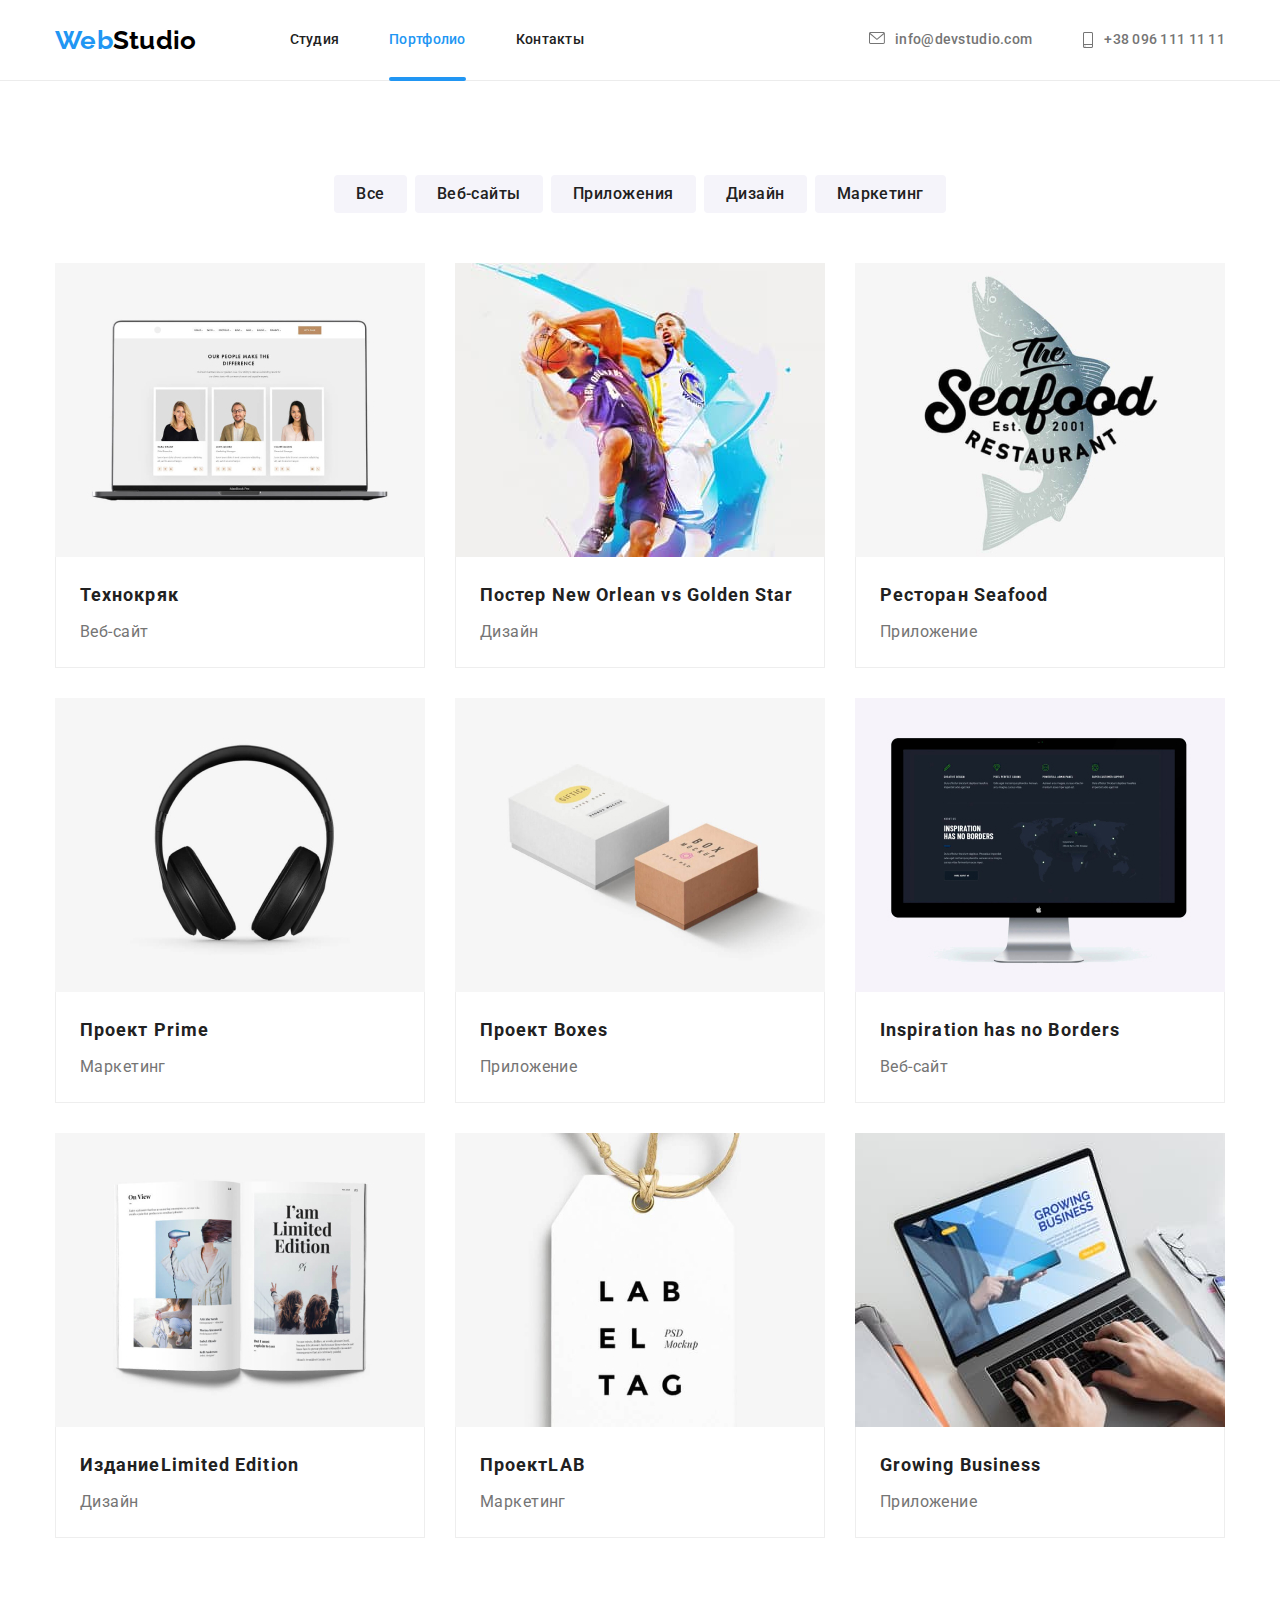
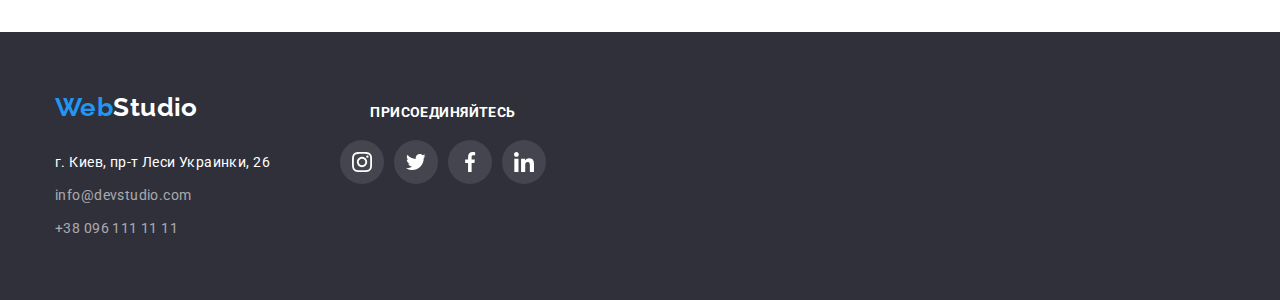
==== portfolio.html @ f0552011 "Перші зміни до ДЗ №5" ====
<!DOCTYPE html>
<html lang="ru">
  <head>
    <meta charset="UTF-8" />
    <meta http-equiv="X-UA-Compatible" content="IE=edge" />
    <meta name="viewport" content="width=device-width, initial-scale=1.0" />
    <title>Портфолио</title>
    <link
      href="https://fonts.googleapis.com/css2?family=Raleway:wght@700&family=Roboto:wght@400;500;700;900&display=swap"
      rel="stylesheet"
    />
    <link
      rel="stylesheet"
      href="https://cdnjs.cloudflare.com/ajax/libs/modern-normalize/1.0.0/modern-normalize.min.css"
    />
    <link rel="stylesheet" href="./css/style_icon.css" />
    <link rel="stylesheet" href="./css/styles.css" />
  </head>

  <body>
    <header>
      <div class="container">
        <nav class="header">
          <a href="/" lang="en" class="logo">
            <span class="logo-web">Web</span>Studio</a
          >
          <ul class="nav list">
            <li class="item">
              <a href="./index.html" class="list">Студия</a>
            </li>
            <li class="item">
              <a href="./portfolio.html" class="list current">Портфолио</a>
            </li>
            <li class="item">
              <a href="#" class="list">Контакты</a>
            </li>
          </ul>
        </nav>
        <ul class="auth">
          <li class="auth-nav">
            <a href="mailto:info@devstudio.com" class="link">
              <svg class="icon-email" width="16" height="12">
                <use xlink:href="./images/icons.svg#email" class="email"></use>
              </svg>
              info@devstudio.com
            </a>
          </li>
          <li class="auth-nav">
            <a href="tel:+380961111111" class="link">
              <svg class="icon-phone" width="12" height="16">
                <use xlink:href="./images/icons.svg#phone"></use>
              </svg>
              +38 096 111 11 11
            </a>
          </li>
        </ul>
      </div>
    </header>
    <main class="section">
      <section class="project container">
        <h1 class="visually-hidden">Роботи</h1>

        <ul class="portfolio-button">
          <li class="list">
            <button type="button">Все</button>
          </li>
          <li class="list">
            <button type="button">Веб-сайты</button>
          </li>
          <li class="list">
            <button type="button">Приложения</button>
          </li>
          <li class="list">
            <button type="button">Дизайн</button>
          </li>
          <li class="list">
            <button type="button">Маркетинг</button>
          </li>
        </ul>

        <ul class="portfolio list">
          <li class="portfolio-item">
            <a href="#" class="item-link">
              <img src="./images/portfolio_project_1.jpg" alt="Технокряк" />
              <div class="item-text">
                <h2>Технокряк</h2>
                <p>Веб-сайт</p>
              </div>
            </a>
          </li>

          <li class="portfolio-item">
            <a href="#" class="item-link">
              <img src="./images/portfolio_project_2.jpg" alt="Постер" />
              <div class="item-text">
                <h2>Постер<span lang="en"> New Orlean vs Golden Star</span></h2>
                <p>Дизайн</p>
              </div>
            </a>
          </li>

          <li class="portfolio-item">
            <a href="#" class="item-link">
              <img
                src="./images/portfolio_project_3.jpg"
                alt="Ресторан Seafood"
              />
              <div class="item-text">
                <h2>Ресторан <span lang="en">Seafood</span></h2>
                <p>Приложение</p>
              </div>
            </a>
          </li>

          <li class="portfolio-item">
            <a href="#" class="item-link">
              <img src="./images/portfolio_project_4.jpg" alt="Проект Prime" />
              <div class="item-text">
                <h2>Проект <span lang="en">Prime</span></h2>
                <p>Маркетинг</p>
              </div>
            </a>
          </li>

          <li class="portfolio-item">
            <a href="#" class="item-link">
              <img src="./images/portfolio_project_5.jpg" alt="Проект Boxes" />
              <div class="item-text">
                <h2>Проект <span lang="en">Boxes</span></h2>
                <p>Приложение</p>
              </div>
            </a>
          </li>

          <li class="portfolio-item">
            <a href="#" class="item-link">
              <img
                src="./images/portfolio_project_6.jpg"
                alt="Inspiration has no Borders"
              />
              <div class="item-text">
                <h2 lang="en">Inspiration has no Borders</h2>
                <p>Веб-сайт</p>
              </div>
            </a>
          </li>

          <li class="portfolio-item">
            <a href="#" class="item-link">
              <img
                src="./images/portfolio_project_7.jpg"
                alt="Издание Limited Edition"
              />
              <div class="item-text">
                <h2>Издание<span lang="en">Limited Edition</span></h2>
                <p>Дизайн</p>
              </div>
            </a>
          </li>

          <li class="portfolio-item">
            <a href="#" class="item-link">
              <img src="./images/portfolio_project_8.jpg" alt="Проект LAB" />
              <div class="item-text">
                <h2>Проект<span lang="en">LAB</span></h2>
                <p>Маркетинг</p>
              </div>
            </a>
          </li>

          <li class="portfolio-item">
            <a href="#" class="item-link">
              <img
                src="./images/portfolio_project_9.jpg"
                alt="Growing Business"
              />
              <div class="item-text">
                <h2 lang="en">Growing Business</h2>
                <p>Приложение</p>
              </div>
            </a>
          </li>
        </ul>
      </section>
    </main>
    <footer class="footer">
      <div class="container">
        <div class="footer-contacts">
          <a href="/" lang="en" class="logo">
            <span class="logo-web">Web</span>Studio</a
          >
          <ul class="list">
            <li>
              <address class="address">г. Киев, пр-т Леси Украинки, 26</address>
            </li>
            <li>
              <a href="mailto:info@devstudio.com">info@devstudio.com</a>
            </li>
            <li>
              <a href="tel:+380961111111">+38 096 111 11 11</a>
            </li>
          </ul>
        </div>
        <div class="icons-footer">
          <h2 class="section-title">присоединяйтесь</h2>
          <ul class="list-footer">
            <li class="footer-social-icons">
              <a href="#" class="social-icon-link">
                <svg class="link-icon" width="20" height="20">
                  <use xlink:href="./images/icons.svg#instagram"></use>
                </svg>
              </a>
            </li>
            <li class="footer-social-icons">
              <a href="#" class="social-icon-link">
                <svg class="link-icon" width="20" height="20">
                  <use xlink:href="./images/icons.svg#twitter"></use>
                </svg>
              </a>
            </li>
            <li class="footer-social-icons">
              <a href="#" class="social-icon-link">
                <svg class="link-icon" width="20" height="20">
                  <use xlink:href="./images/icons.svg#facebook"></use>
                </svg>
              </a>
            </li>
            <li class="footer-social-icons">
              <a href="#" class="social-icon-link">
                <svg class="link-icon" width="20" height="20">
                  <use xlink:href="./images/icons.svg#linkedin"></use>
                </svg>
              </a>
            </li>
          </ul>
        </div>
      </div>
    </footer>
  </body>
</html>
---- css/styles.css ----
:root {
  --primary-text-color: #212121;
  --title-text-color: #757575;
  --accent-color: #2196f3;
  --noactive-button: #f5f4fa;
  --accent-white-color: #ffffff;
}
body {
  margin: 0;
  font-family: Roboto, sans-serif;
  font-size: 14px;
  letter-spacing: 0.03em;
}
/*ховаємо непотрібні елементи*/
.visually-hidden {
  position: absolute;
  width: 1px;
  height: 1px;
  margin: -1px;
  border: 0;
  padding: 0;
  white-space: nowrap;
  clip-path: inset(100%);
  clip: rect(0 0 0 0);
  overflow: hidden;
} /*сховали*/

.container {
  display: flex;
  width: 1200px;
  padding-left: 15px;
  padding-right: 15px;
  margin-left: auto;
  margin-right: auto;
}

.section {
  padding-top: 94px;
  padding-bottom: 94px;
}
.list {
  padding: 0; /*то само додала для .auth*/
  margin: 0; /*то само додала для .auth*/
  list-style: none; /*для всех, у кого есть class="list"*/
}
.list img {
  display: block;
}

/*header*/
header {
  font-weight: 500;
  font-size: 14px;
  line-height: 1.14;
  letter-spacing: 0.02em;

  display: flex;
  justify-content: space-around;
  align-items: center;

  border-bottom: 1px solid #ececec;
}
.logo {
  color: #000000;
  font-family: Raleway, sans-serif;
  font-weight: 700;
  font-size: 26px;
  line-height: 1.19;

  /*margin-left: auto;*/
}
.logo-web {
  color: var(--accent-color);
}
.header {
  display: flex;
  align-items: center;
}
.nav {
  display: flex;
  margin-left: 93px;
}
.nav .item {
  margin-right: 50px;
}
.nav .item:last-child {
  margin-right: 0;
}

.header a {
  text-decoration: none;
}
.nav .list {
  /* не працює */
  display: block;
  padding-top: 32px;
  padding-bottom: 32px;
}
.nav.list a {
  color: var(--primary-text-color);
}
.nav a:hover,
.nav a:focus {
  color: var(--accent-color);
}
.nav .list.current {
  color: var(--accent-color);
  background-color: var(--accent-white-color);
}
.nav .item {
  position: relative;
}
.list.current::after {
  position: absolute;
  content: "";
  width: 100%;
  height: 4px;
  border-radius: 2px;
  background: var(--accent-color);
  bottom: -1px;
  left: 0;
}
.auth {
  padding: 0;
  margin-left: auto;
  margin-top: 0;
  margin-bottom: 0;
  display: flex;
  align-items: center;
}

.auth-nav {
  padding: 0;
  margin: 0;
  list-style: none;
}
.icon-email,
.icon-phone {
  fill: var(--title-text-color);
  margin-right: 10px;
}
.auth-nav .link {
  display: flex;
  text-decoration: none;
  color: var(--title-text-color);
}
.auth-nav .link:hover {
  fill: var(--accent-color);
}
.auth .auth-nav + .auth-nav {
  margin-left: 50px;
}
.auth .link:hover,
.auth .link:focus {
  color: var(--accent-color);
}

/*main for first page*/

/*hero*/
.hero {
  background-image: linear-gradient(
      rgba(47, 48, 58, 0.4),
      rgba(47, 48, 58, 0.4)
    ),
    url("../images/hero.jpg");
  text-align: center;
  color: var(--accent-white-color);
  background-color: #2f303a;
  padding-top: 200px;
  padding-bottom: 200px;
}
.hero .container {
  display: block;
}
.hero h1 {
  margin-top: 0;
  margin-bottom: 30px;
  font-weight: 900;
  font-size: 44px;
  line-height: 1.36;
  letter-spacing: 0.06em;
  text-transform: uppercase;
}
.hero .button {
  background-color: var(--accent-color);
  color: var(--accent-white-color);
  border: 1px solid var(--accent-color);
  border-radius: 4px;
  font-weight: 700;
  font-size: 16px;
  line-height: 1.87;
  letter-spacing: 0.06em;
  padding: 10px 32px;
}
.hero .button:hover, /*є тінь під кнопкою*/
.hero .button:focus {
  background-color: #188ce8;
  cursor: pointer;
}
/*main*/

.section-title {
  flex-direction: column;
  margin-top: 0;
  margin-bottom: 50px;
  font-weight: 700;
  font-size: 36px;
  line-height: 1.17;
  text-align: center;
  letter-spacing: 0.03em;
  color: var(--primary-text-color);
}

/*флекс-контейнер для всіх трьох розділів*/
.container .list {
  display: flex;
  flex-wrap: wrap;
}
/*icons*/
.features-item::before {
  display: block;
  content: "";
  height: 120px;
  background-color: var(--noactive-button);
  border-radius: 4px;

  background-size: scale-down;
  background-repeat: no-repeat;
  background-position: center;
  margin-bottom: 30px;
}
.features-item::before:last-child {
  margin-right: 0;
}
.icon-antena::before {
  background-image: url("../images/antenna\ 1.svg");
}
.icon-clock::before {
  background-image: url("../images/clock\ 1.svg");
}
.icon-diagram::before {
  background-image: url("../images/diagram\ 1.svg");
}
.icon-astronaut::before {
  background-image: url("../images/astronaut\ 1.svg");
}

.features-item {
  width: calc((100% - 90px) / 4);
  margin-right: 30px;
}
.features-item:nth-child(4n) {
  margin-right: 0;
}
.features-item:nth-last-child(-n + 4) {
  margin-bottom: 0;
}
.features-title {
  margin-top: 0;
  margin-bottom: 10px;
  color: var(--primary-text-color);
  font-size: 14px;
  font-weight: 700;
  line-height: 1.14;
  text-transform: uppercase;
}
.features-text {
  margin-top: 0;
  margin-bottom: 0;
  line-height: 1.71;
  font-size: 14px;
  color: var(--title-text-color);
}

/*we-do*/
.we-do.section {
  padding-top: 0;
}
.we-do .container {
  display: inherit;
}
.we-do-item {
  width: 370px;
  margin-right: 30px;
}
.we-do-item:nth-child(3n) {
  margin-right: 0;
}
.we-do-item:nth-last-child(-n + 4) {
  margin-bottom: 0;
}
.we-do img {
  width: 370px;
}
.we-do-link {
  position: relative;
}
/*.we-do-box {
  width: 370px;
  height: 294px;
}*/

.we-do-box::before {
  display: inline-block;
  position: absolute;
  content: "";
  width: 100%;
  height: 71px;
  bottom: 0;

  background: rgba(47, 48, 58, 0.8);
}
.we-do-box h3 {
  position: absolute;
  padding: 27px 0;
  margin: 0;
  line-height: 1.17;
  text-transform: uppercase;
  color: yellow;
  align-self: center;
}
/*team*/
.team {
  background-color: #f5f4fa;
}
.team-item {
  background-color: var(--accent-white-color);
  width: calc((100% - 90px) / 4);
  margin-right: 30px;
  box-shadow: 0px 1px 3px rgba(0, 0, 0, 0.12), 0px 1px 1px rgba(0, 0, 0, 0.14),
    0px 2px 1px rgba(0, 0, 0, 0.2);
  border-radius: 0px 0px 4px 4px;
}
.team .container {
  display: inherit;
}
.team-item:nth-child(4n) {
  margin-right: 0;
}
.team-item:nth-last-child(-n + 4) {
  margin-bottom: 0;
}
.team img {
  width: 270px;
}
.team-title {
  padding: 30px 0;
  text-align: center;
}
.team h3 {
  font-weight: 500;
  font-size: 16px;
  line-height: 1.19;
  margin-top: 0;
  margin-bottom: 10px;
}

.team p {
  font-weight: 400;
  font-size: 16px;
  line-height: 1.19;
  color: var(--title-text-color);
  margin-top: 0;
  margin-bottom: 16px;
}

.team-title .list {
  justify-content: center;
}
/*icons*/
.team-social-icons {
  margin-right: 10px;
}
.team-social-icons:last-child {
  margin-right: 0;
}
.team-social-icon-link {
  display: flex;
  align-items: center;
  justify-content: center;
  width: 44px;
  height: 44px;
  border-radius: 50%;
  background-color: var(--accent-white-color);
}
.team-social-icon-link:hover,
.team-social-icon-link:focus {
  background-color: var(--accent-color);
}
a .link-icon {
  fill: #afb1b8;
}
.team-social-icon-link:hover .link-icon,
.team-social-icon-link:focus .link-icon {
  fill: var(--accent-white-color);
}
/*customers*/
.customers {
  display: block;
}

.customers-item {
  width: calc((100%- (30 * 5)) / 6);
  margin-right: 30px;
}
.customers-item:last-child {
  margin-right: 0;
}
.customer-icon {
  fill: #afb1b8;
}
.customers-item-link {
  display: flex;
  align-items: center;
  justify-content: center;
  width: 170px;
  height: 92px;
  border: 1px solid #afb1b8;
  border-radius: 4px;
}
.customers-item-link:hover,
.customers-item-link:focus {
  border: 1px solid var(--accent-color);
}
.customers-item-link:hover .customer-icon,
.customers-item-link:focus .customer-icon {
  fill: var(--accent-color);
}

/* for second page*/
.project {
  display: block;
}

.portfolio-button {
  display: flex;
  flex-wrap: wrap;
  justify-content: center;
  margin-top: 0;
  margin-bottom: 50px;
  padding: 0;
}

.portfolio-button .list:not(:last-child) {
  margin-right: 8px;
}
.project button {
  font-family: inherit;
  font-weight: 500;
  font-size: 16px;
  line-height: 1.62;
  letter-spacing: 0.03em;
  list-style: none;
  cursor: pointer;
  background-color: var(--noactive-button);
  color: var(--primary-text-color);
  text-decoration: none;
  border-radius: 4px;
  border: none;
  padding: 6px 22px;
}
.project button:hover,
.project button:focus {
  background-color: var(--accent-color);
  color: var(--accent-white-color);
}
/*приклади робіт*/
.portfolio.list {
  display: flex;
  flex-wrap: wrap;
}
.portfolio-item {
  width: calc((100% - 60px) / 3);
  margin-right: 30px;
  margin-bottom: 30px;
}
.portfolio-item:nth-child(3n) {
  margin-right: 0;
}
.portfolio-item:nth-last-child(-n + 3) {
  margin-bottom: 0;
}
.item-link {
  display: block;
}
.item-link:hover,
.item-link:focus {
  box-shadow: 0px 1px 1px rgba(0, 0, 0, 0.12), 0px 4px 4px rgba(0, 0, 0, 0.06),
    1px 4px 6px rgba(0, 0, 0, 0.16);
}
.item-text {
  padding: 20px 24px;
  border-right: 1px solid #eeeeee;
  border-bottom: 1px solid #eeeeee;
  border-left: 1px solid #eeeeee;
}
.portfolio.list h2 {
  color: var(--primary-text-color);
  font-weight: 700;
  font-size: 18px;
  line-height: 2;
  letter-spacing: 0.06em;
  margin-top: 0;
  margin-bottom: 4px;
}
.portfolio.list p {
  color: var(--title-text-color);
  font-size: 16px;
  line-height: 1.88;
  margin-top: 0px;
  margin-bottom: 0px;
}

/*footer*/
.footer {
  background-color: #2f303a;
  padding: 60px 0;
  display: flex;
}

.footer-contacts {
  display: inline-block;
}
.footer .container .list {
  display: block;
}
.footer .logo {
  display: block;
  color: var(--accent-white-color);
  text-decoration: none;
  margin-bottom: 17px;
}
.footer .container .list {
  display: inline-block;
  padding-top: 10px;
}
.address {
  font-style: normal;
  text-decoration: none;
  color: var(--accent-white-color);
}
.list a {
  text-decoration: none;
  color: rgba(255, 255, 255, 0.6);
}
.footer a:hover,
.footer a:focus {
  color: var(--accent-color);
}
.footer .container .list li {
  margin-bottom: 9px;
  line-height: 24px;
}
.footer .container .list li:last-child {
  margin-bottom: 0;
}
.footer .container h2 {
  color: var(--accent-white-color);
  font-weight: 700;
  font-size: 14px;
  line-height: 16px;
  letter-spacing: 0.03em;
  text-transform: uppercase;
  margin-bottom: 20px;
  padding-top: 12px;
}
.list-footer {
  display: flex;
  padding: 0;
  margin: 0;
  list-style: none;
}
/*icons in footer*/
.icons-footer {
  display: inline-block;
  margin-left: 70px;
  padding-top: 0;
}
.footer-social-icons {
  margin-right: 10px;
}
.footer-social-icons:last-child {
  margin-right: 0;
}
.footer-social-icons:hover,
.footer-social-icons:focus {
  background-color: var(--accent-color);
  border-radius: 50%;
}

.social-icon-link {
  display: flex;
  align-items: center;
  justify-content: center;
  width: 44px;
  height: 44px;
  border-radius: 50%;
  background-color: rgba(255, 255, 255, 0.1);
}
.footer-social-icons:hover .link-icon,
.footer-social-icons:focus .link-icon {
  fill: var(--accent-white-color);
}
.social-icon-link .link-icon {
  fill: var(--accent-white-color);
}
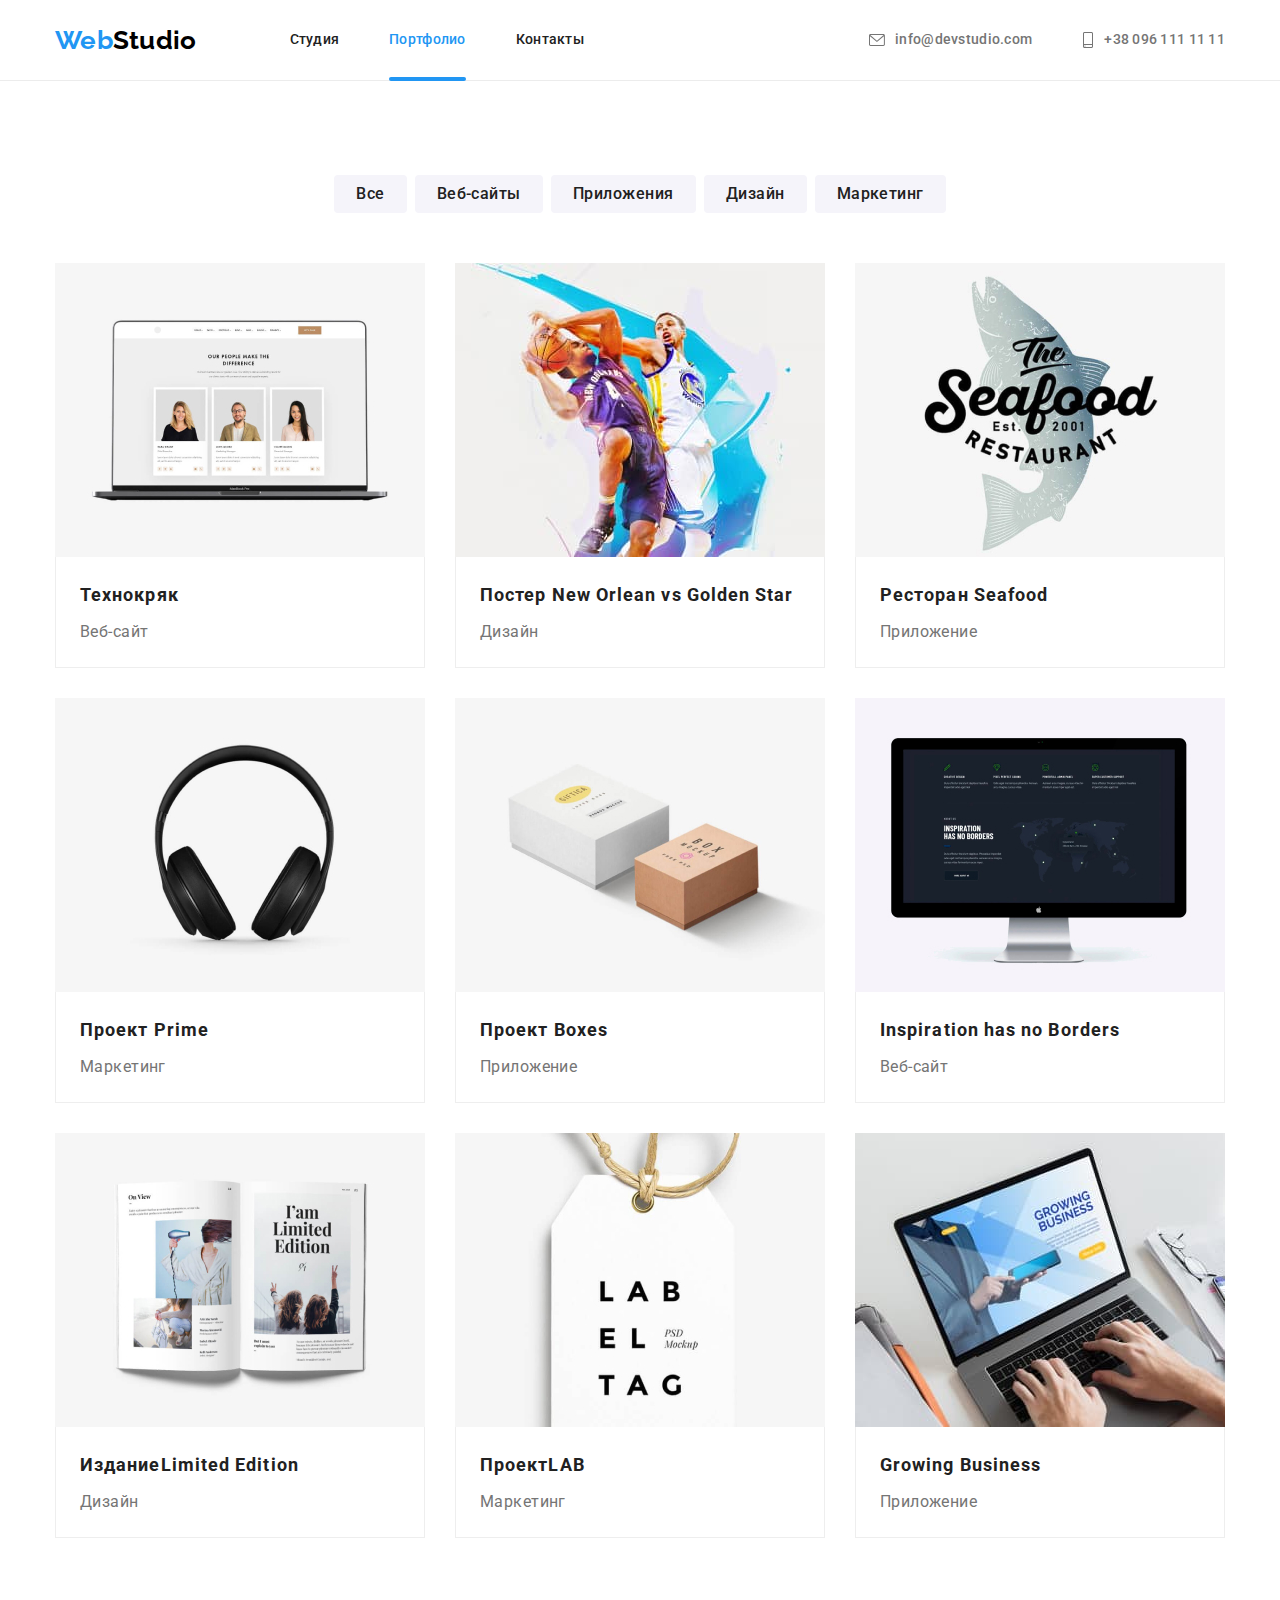
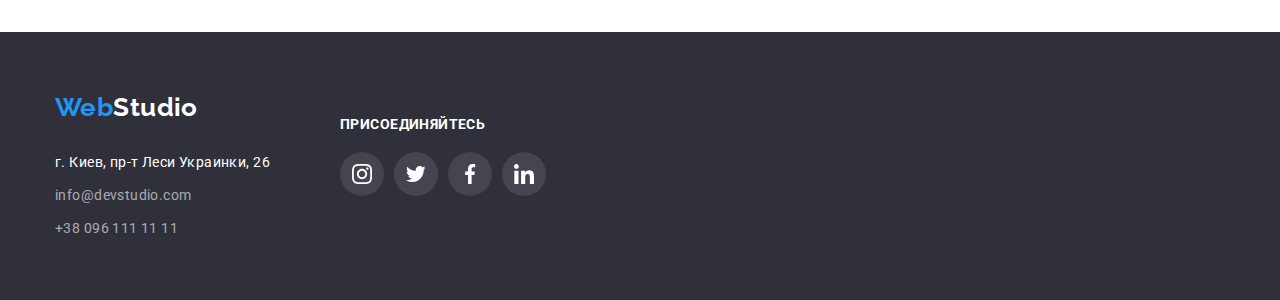
==== commit 21c09d65: "poprawka" ====
--- a/portfolio.html
+++ b/portfolio.html
@@ -19,7 +19,7 @@
 
   <body>
     <header>
-      <div class="container">
+      <div class="container flex">
         <nav class="header">
           <a href="/" lang="en" class="logo">
             <span class="logo-web">Web</span>Studio</a
@@ -57,134 +57,144 @@
       </div>
     </header>
     <main class="section">
-      <section class="project container">
-        <h1 class="visually-hidden">Роботи</h1>
-
-        <ul class="portfolio-button">
-          <li class="list">
-            <button type="button">Все</button>
-          </li>
-          <li class="list">
-            <button type="button">Веб-сайты</button>
-          </li>
-          <li class="list">
-            <button type="button">Приложения</button>
-          </li>
-          <li class="list">
-            <button type="button">Дизайн</button>
-          </li>
-          <li class="list">
-            <button type="button">Маркетинг</button>
-          </li>
-        </ul>
-
-        <ul class="portfolio list">
-          <li class="portfolio-item">
-            <a href="#" class="item-link">
-              <img src="./images/portfolio_project_1.jpg" alt="Технокряк" />
-              <div class="item-text">
-                <h2>Технокряк</h2>
-                <p>Веб-сайт</p>
-              </div>
-            </a>
-          </li>
-
-          <li class="portfolio-item">
-            <a href="#" class="item-link">
-              <img src="./images/portfolio_project_2.jpg" alt="Постер" />
-              <div class="item-text">
-                <h2>Постер<span lang="en"> New Orlean vs Golden Star</span></h2>
-                <p>Дизайн</p>
-              </div>
-            </a>
-          </li>
-
-          <li class="portfolio-item">
-            <a href="#" class="item-link">
-              <img
-                src="./images/portfolio_project_3.jpg"
-                alt="Ресторан Seafood"
-              />
-              <div class="item-text">
-                <h2>Ресторан <span lang="en">Seafood</span></h2>
-                <p>Приложение</p>
-              </div>
-            </a>
-          </li>
-
-          <li class="portfolio-item">
-            <a href="#" class="item-link">
-              <img src="./images/portfolio_project_4.jpg" alt="Проект Prime" />
-              <div class="item-text">
-                <h2>Проект <span lang="en">Prime</span></h2>
-                <p>Маркетинг</p>
-              </div>
-            </a>
-          </li>
-
-          <li class="portfolio-item">
-            <a href="#" class="item-link">
-              <img src="./images/portfolio_project_5.jpg" alt="Проект Boxes" />
-              <div class="item-text">
-                <h2>Проект <span lang="en">Boxes</span></h2>
-                <p>Приложение</p>
-              </div>
-            </a>
-          </li>
-
-          <li class="portfolio-item">
-            <a href="#" class="item-link">
-              <img
-                src="./images/portfolio_project_6.jpg"
-                alt="Inspiration has no Borders"
-              />
-              <div class="item-text">
-                <h2 lang="en">Inspiration has no Borders</h2>
-                <p>Веб-сайт</p>
-              </div>
-            </a>
-          </li>
-
-          <li class="portfolio-item">
-            <a href="#" class="item-link">
-              <img
-                src="./images/portfolio_project_7.jpg"
-                alt="Издание Limited Edition"
-              />
-              <div class="item-text">
-                <h2>Издание<span lang="en">Limited Edition</span></h2>
-                <p>Дизайн</p>
-              </div>
-            </a>
-          </li>
-
-          <li class="portfolio-item">
-            <a href="#" class="item-link">
-              <img src="./images/portfolio_project_8.jpg" alt="Проект LAB" />
-              <div class="item-text">
-                <h2>Проект<span lang="en">LAB</span></h2>
-                <p>Маркетинг</p>
-              </div>
-            </a>
-          </li>
-
-          <li class="portfolio-item">
-            <a href="#" class="item-link">
-              <img
-                src="./images/portfolio_project_9.jpg"
-                alt="Growing Business"
-              />
-              <div class="item-text">
-                <h2 lang="en">Growing Business</h2>
-                <p>Приложение</p>
-              </div>
-            </a>
-          </li>
-        </ul>
+      <section class="project">
+        <div class="container">
+          <h1 class="visually-hidden">Роботи</h1>
+
+          <ul class="portfolio-button">
+            <li class="list">
+              <button type="button">Все</button>
+            </li>
+            <li class="list">
+              <button type="button">Веб-сайты</button>
+            </li>
+            <li class="list">
+              <button type="button">Приложения</button>
+            </li>
+            <li class="list">
+              <button type="button">Дизайн</button>
+            </li>
+            <li class="list">
+              <button type="button">Маркетинг</button>
+            </li>
+          </ul>
+
+          <ul class="portfolio list">
+            <li class="portfolio-item">
+              <a href="#" class="item-link">
+                <img src="./images/portfolio_project_1.jpg" alt="Технокряк" />
+                <div class="item-text">
+                  <h2>Технокряк</h2>
+                  <p>Веб-сайт</p>
+                </div>
+              </a>
+            </li>
+
+            <li class="portfolio-item">
+              <a href="#" class="item-link">
+                <img src="./images/portfolio_project_2.jpg" alt="Постер" />
+                <div class="item-text">
+                  <h2>
+                    Постер<span lang="en"> New Orlean vs Golden Star</span>
+                  </h2>
+                  <p>Дизайн</p>
+                </div>
+              </a>
+            </li>
+
+            <li class="portfolio-item">
+              <a href="#" class="item-link">
+                <img
+                  src="./images/portfolio_project_3.jpg"
+                  alt="Ресторан Seafood"
+                />
+                <div class="item-text">
+                  <h2>Ресторан <span lang="en">Seafood</span></h2>
+                  <p>Приложение</p>
+                </div>
+              </a>
+            </li>
+
+            <li class="portfolio-item">
+              <a href="#" class="item-link">
+                <img
+                  src="./images/portfolio_project_4.jpg"
+                  alt="Проект Prime"
+                />
+                <div class="item-text">
+                  <h2>Проект <span lang="en">Prime</span></h2>
+                  <p>Маркетинг</p>
+                </div>
+              </a>
+            </li>
+
+            <li class="portfolio-item">
+              <a href="#" class="item-link">
+                <img
+                  src="./images/portfolio_project_5.jpg"
+                  alt="Проект Boxes"
+                />
+                <div class="item-text">
+                  <h2>Проект <span lang="en">Boxes</span></h2>
+                  <p>Приложение</p>
+                </div>
+              </a>
+            </li>
+
+            <li class="portfolio-item">
+              <a href="#" class="item-link">
+                <img
+                  src="./images/portfolio_project_6.jpg"
+                  alt="Inspiration has no Borders"
+                />
+                <div class="item-text">
+                  <h2 lang="en">Inspiration has no Borders</h2>
+                  <p>Веб-сайт</p>
+                </div>
+              </a>
+            </li>
+
+            <li class="portfolio-item">
+              <a href="#" class="item-link">
+                <img
+                  src="./images/portfolio_project_7.jpg"
+                  alt="Издание Limited Edition"
+                />
+                <div class="item-text">
+                  <h2>Издание<span lang="en">Limited Edition</span></h2>
+                  <p>Дизайн</p>
+                </div>
+              </a>
+            </li>
+
+            <li class="portfolio-item">
+              <a href="#" class="item-link">
+                <img src="./images/portfolio_project_8.jpg" alt="Проект LAB" />
+                <div class="item-text">
+                  <h2>Проект<span lang="en">LAB</span></h2>
+                  <p>Маркетинг</p>
+                </div>
+              </a>
+            </li>
+
+            <li class="portfolio-item">
+              <a href="#" class="item-link">
+                <img
+                  src="./images/portfolio_project_9.jpg"
+                  alt="Growing Business"
+                />
+                <div class="item-text">
+                  <h2 lang="en">Growing Business</h2>
+                  <p>Приложение</p>
+                </div>
+              </a>
+            </li>
+          </ul>
+        </div>
       </section>
     </main>
     <footer class="footer">
-      <div class="container">
+      <div class="container flex">
         <div class="footer-contacts">
           <a href="/" lang="en" class="logo">
             <span class="logo-web">Web</span>Studio</a
@@ -202,7 +212,7 @@
           </ul>
         </div>
         <div class="icons-footer">
-          <h2 class="section-title">присоединяйтесь</h2>
+          <h2>присоединяйтесь</h2>
           <ul class="list-footer">
             <li class="footer-social-icons">
               <a href="#" class="social-icon-link">
--- a/css/styles.css
+++ b/css/styles.css
@@ -26,14 +26,15 @@
 } /*сховали*/
 
 .container {
-  display: flex;
   width: 1200px;
   padding-left: 15px;
   padding-right: 15px;
   margin-left: auto;
   margin-right: auto;
 }
-
+.container.flex {
+  display: flex;
+}
 .section {
   padding-top: 94px;
   padding-bottom: 94px;
@@ -143,6 +144,7 @@
   display: flex;
   text-decoration: none;
   color: var(--title-text-color);
+  align-items: center;
 }
 .auth-nav .link:hover {
   fill: var(--accent-color);
@@ -154,7 +156,10 @@
 .auth .link:focus {
   color: var(--accent-color);
 }
-
+.auth-nav:hover .icon-email,
+.auth-nav:focus .icon-email {
+  fill: var(--accent-color);
+}
 /*main for first page*/
 
 /*hero*/
@@ -164,11 +169,16 @@
       rgba(47, 48, 58, 0.4)
     ),
     url("../images/hero.jpg");
+  background-size: cover;
+  background-repeat: no-repeat;
+  background-position: center;
   text-align: center;
   color: var(--accent-white-color);
   background-color: #2f303a;
   padding-top: 200px;
   padding-bottom: 200px;
+  max-width: 1600px;
+  margin: 0 auto;
 }
 .hero .container {
   display: block;
@@ -201,7 +211,6 @@
 /*main*/
 
 .section-title {
-  flex-direction: column;
   margin-top: 0;
   margin-bottom: 50px;
   font-weight: 700;
@@ -277,9 +286,7 @@
 .we-do.section {
   padding-top: 0;
 }
-.we-do .container {
-  display: inherit;
-}
+
 .we-do-item {
   width: 370px;
   margin-right: 30px;
@@ -296,21 +303,7 @@
 .we-do-link {
   position: relative;
 }
-/*.we-do-box {
-  width: 370px;
-  height: 294px;
-}*/
-
-.we-do-box::before {
-  display: inline-block;
-  position: absolute;
-  content: "";
-  width: 100%;
-  height: 71px;
-  bottom: 0;
-
-  background: rgba(47, 48, 58, 0.8);
-}
+
 .we-do-box h3 {
   position: absolute;
   padding: 27px 0;
@@ -318,7 +311,6 @@
   line-height: 1.17;
   text-transform: uppercase;
   color: yellow;
-  align-self: center;
 }
 /*team*/
 .team {
@@ -332,9 +324,7 @@
     0px 2px 1px rgba(0, 0, 0, 0.2);
   border-radius: 0px 0px 4px 4px;
 }
-.team .container {
-  display: inherit;
-}
+
 .team-item:nth-child(4n) {
   margin-right: 0;
 }
@@ -401,7 +391,7 @@
 }
 
 .customers-item {
-  width: calc((100%- (30 * 5)) / 6);
+  width: calc((100% - (30px * 5)) / 6);
   margin-right: 30px;
 }
 .customers-item:last-child {
